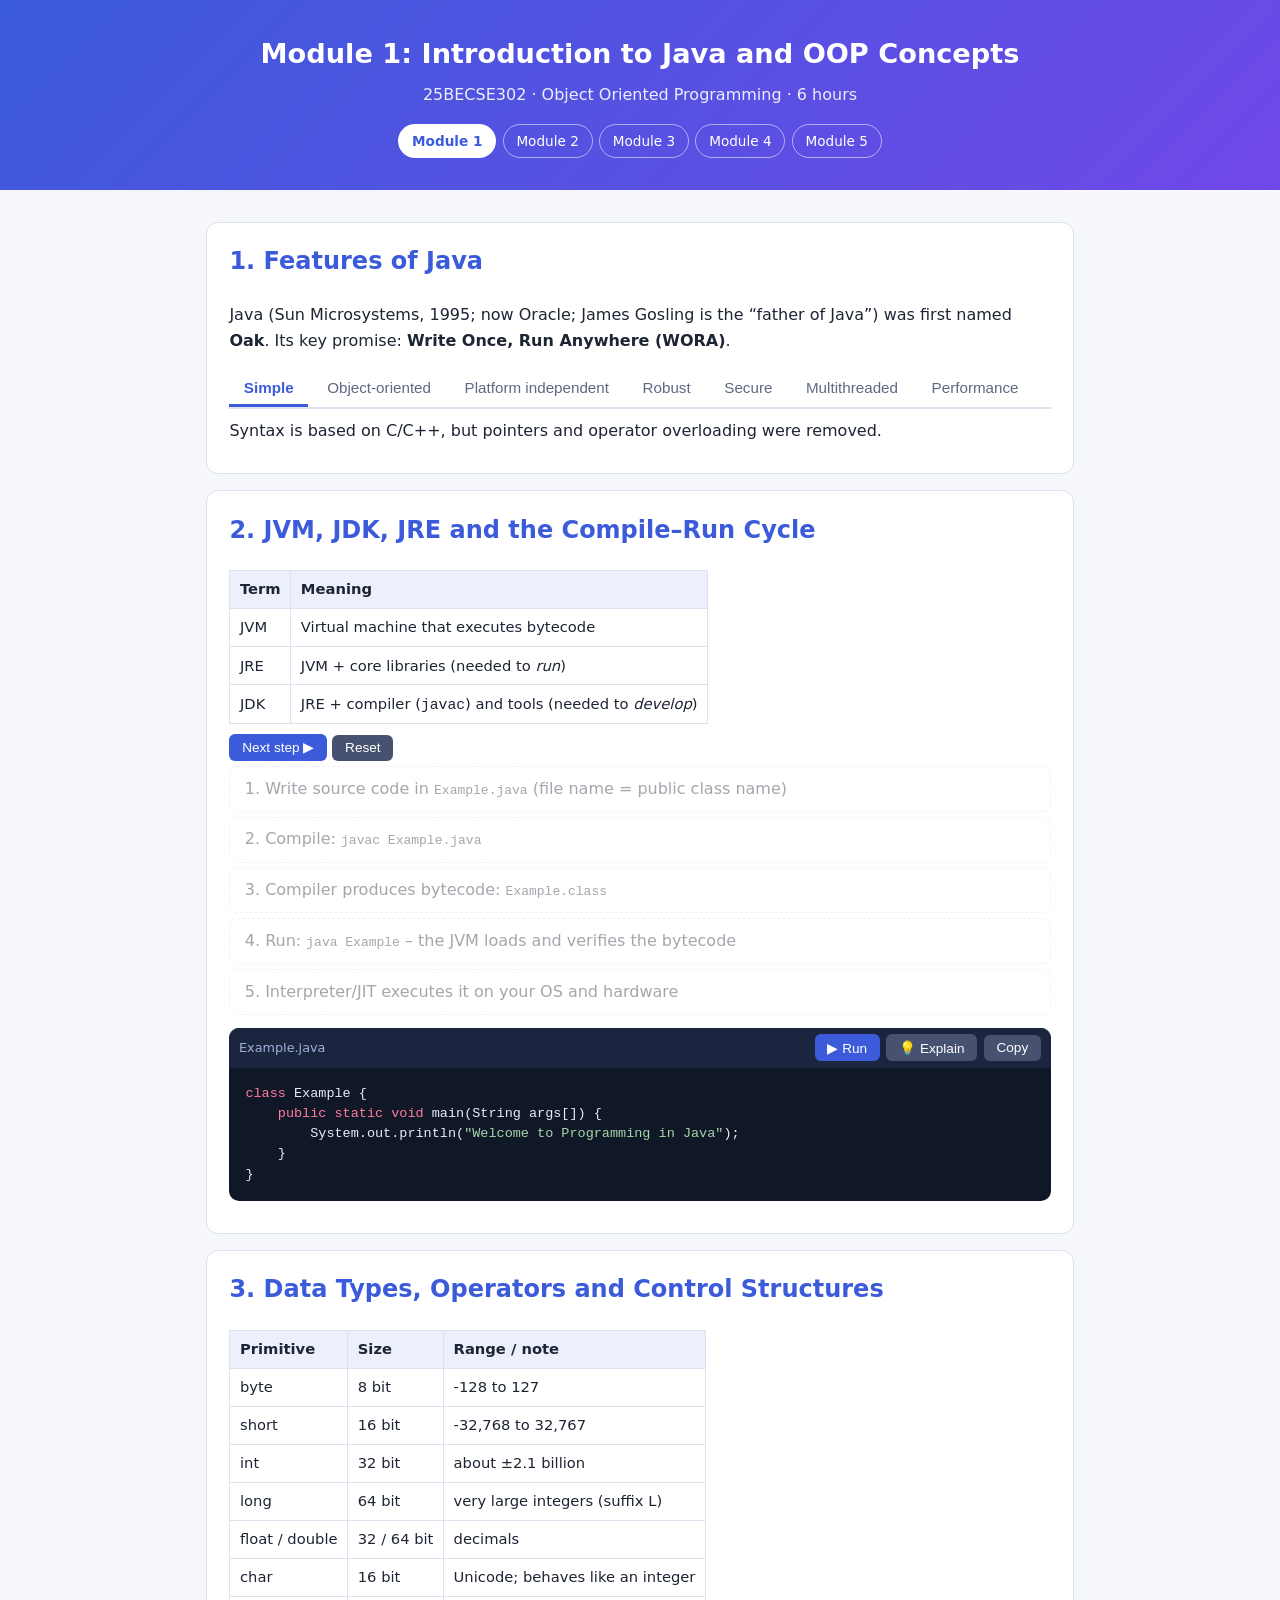
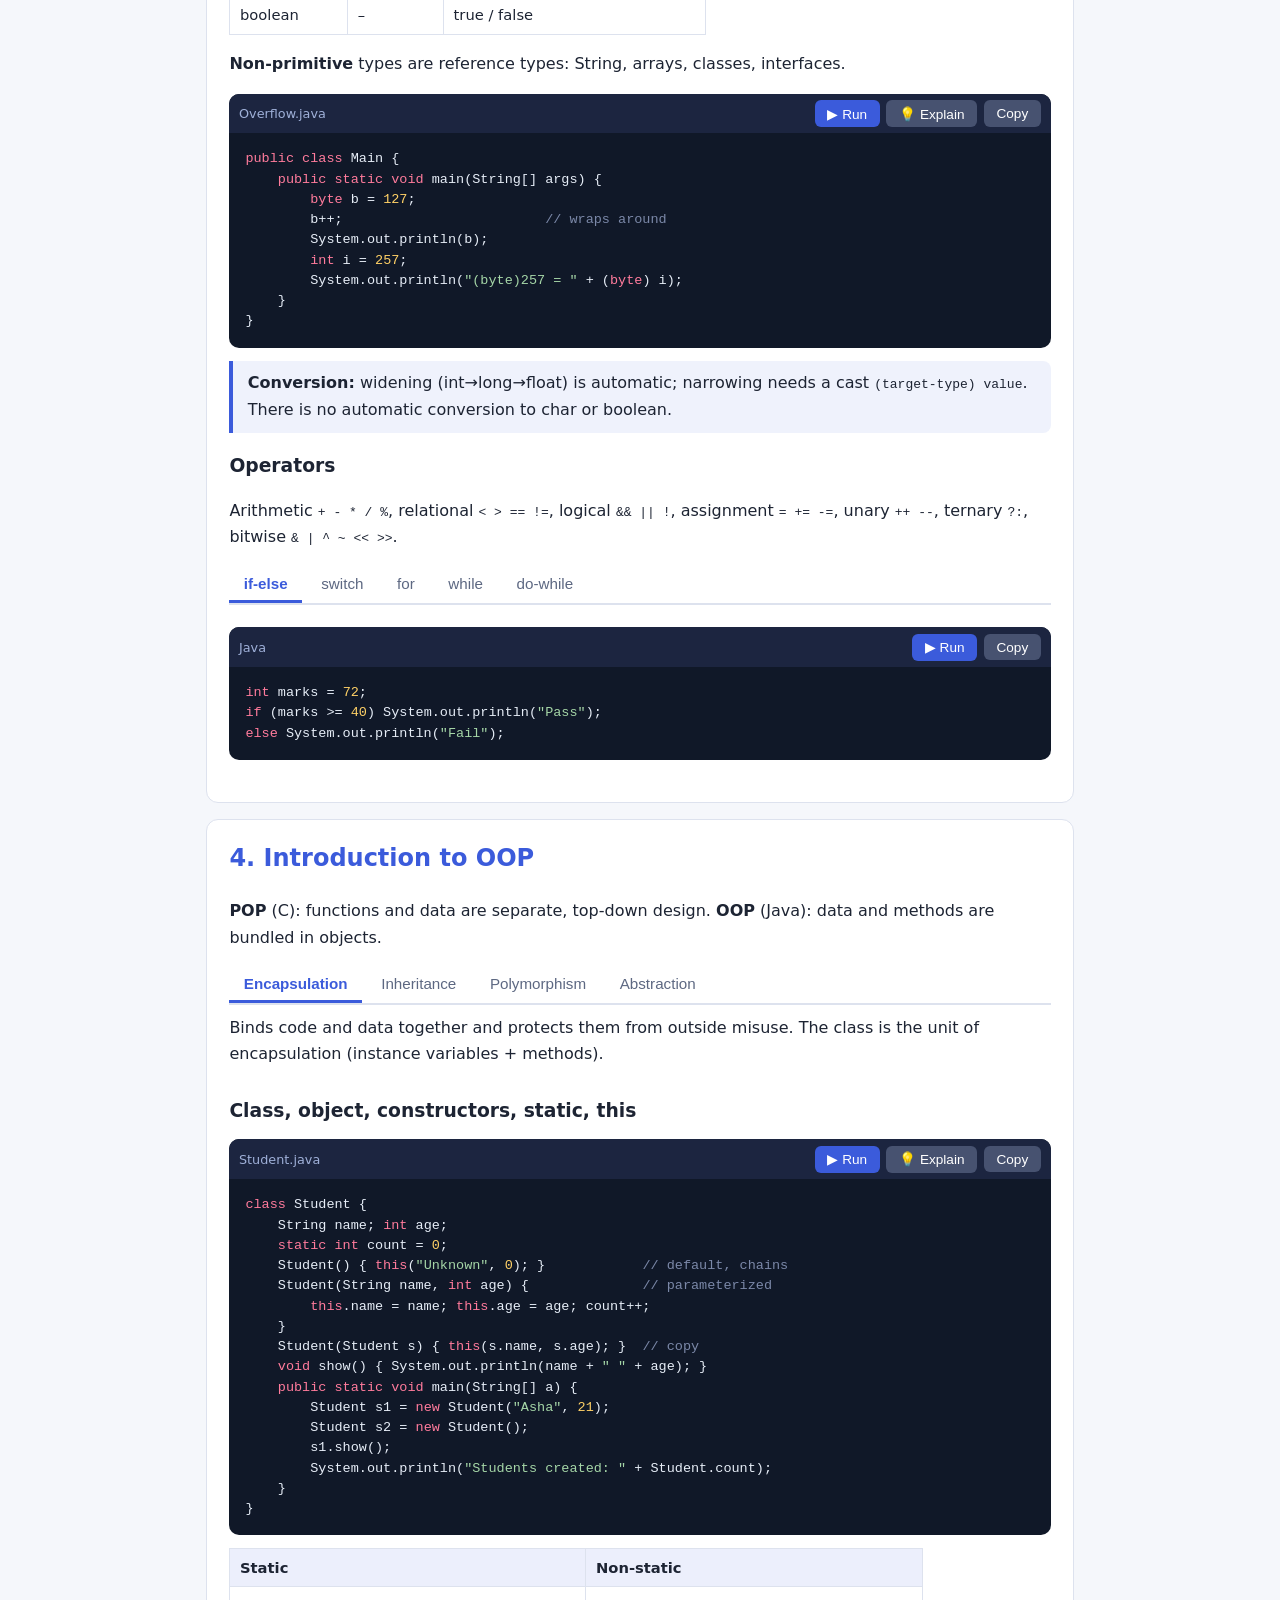
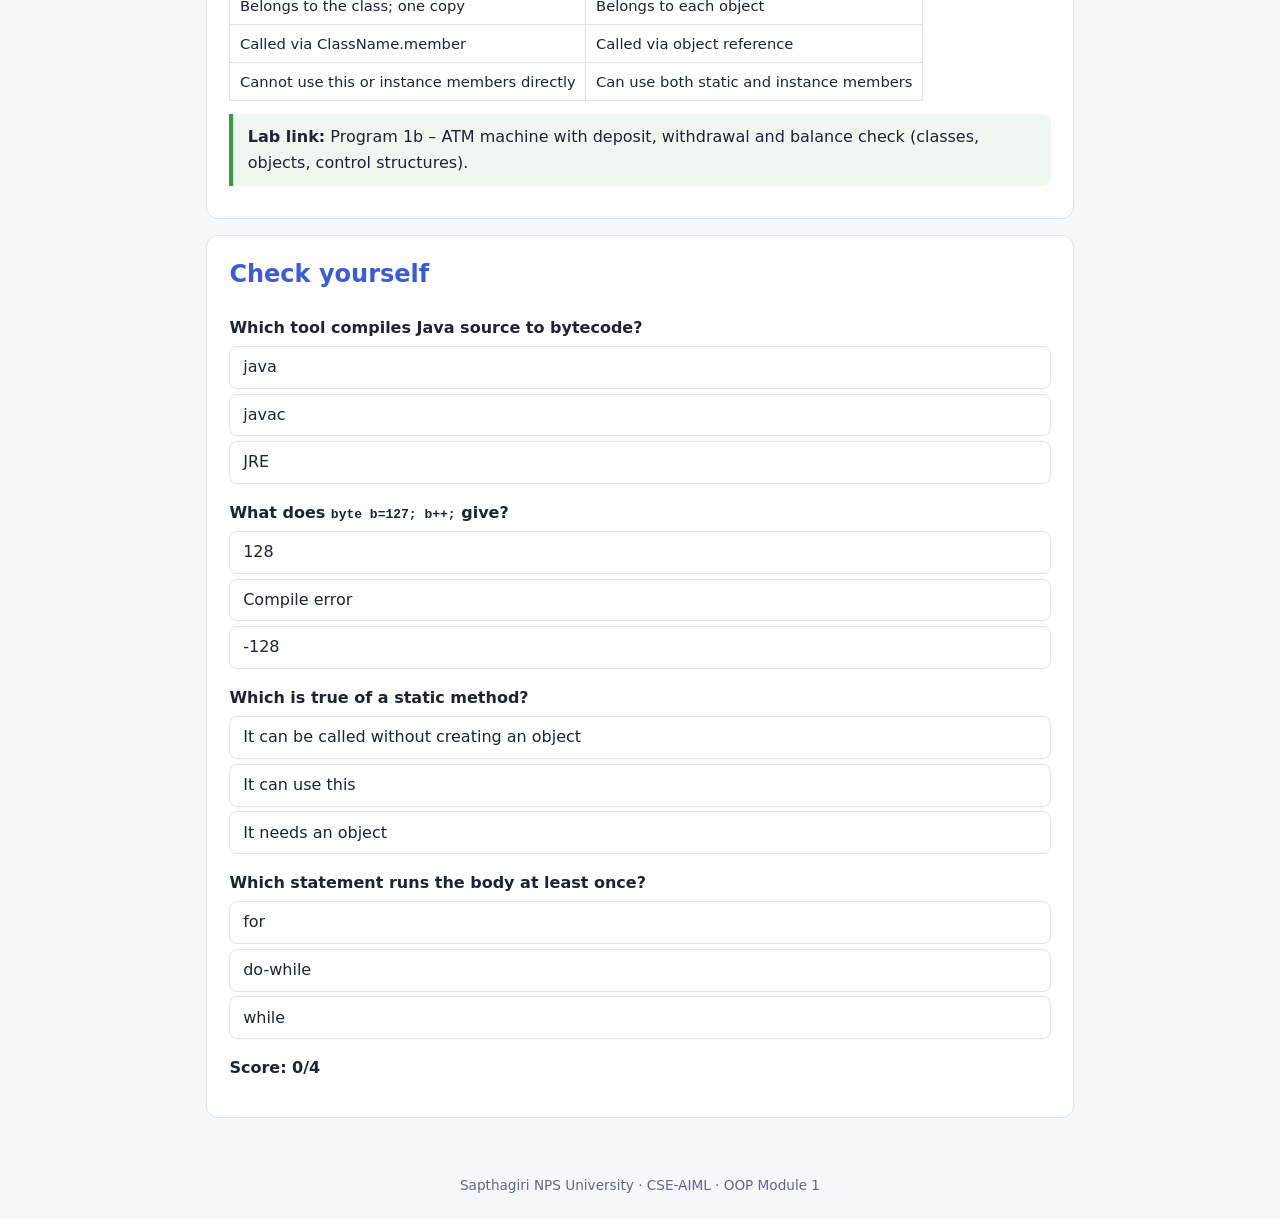
==== index.html @ b4b7da7c "Add files via upload" ====
<!DOCTYPE html>
<html lang="en"><head><meta charset="UTF-8"><meta name="viewport" content="width=device-width, initial-scale=1.0">
<title>OOP (25BECSE302) – Module 1</title><link rel="stylesheet" href="style.css"></head>
<body><div id="progress"></div>
<header><h1>Module 1: Introduction to Java and OOP Concepts</h1><p>25BECSE302 · Object Oriented Programming · 6 hours</p><nav class="mods"><a href="../module1/index.html" class="cur">Module 1</a><a href="../module2/index.html">Module 2</a><a href="../module3/index.html">Module 3</a><a href="../module4/index.html">Module 4</a><a href="../module5/index.html">Module 5</a></nav></header>
<main>
<section id="features"><h2>1. Features of Java</h2>
<p>Java (Sun Microsystems, 1995; now Oracle; James Gosling is the “father of Java”) was first named <b>Oak</b>. Its key promise: <b>Write Once, Run Anywhere (WORA)</b>.</p>
<div class="tabs"><div class="tabbar"><button>Simple</button><button>Object-oriented</button><button>Platform independent</button><button>Robust</button><button>Secure</button><button>Multithreaded</button><button>Performance</button></div>
<div class="panel">Syntax is based on C/C++, but pointers and operator overloading were removed.</div>
<div class="panel">Everything is modelled with classes and objects. Primitives (int, etc.) stay non-objects for speed.</div>
<div class="panel">The compiler emits architecture-neutral <b>bytecode</b>; any machine with a JVM can run it (architecture neutral, portable, interpreted).</div>
<div class="panel">Strong compile-time type checking, automatic <b>garbage collection</b>, and object-oriented exception handling.</div>
<div class="panel">No explicit pointers, and programs run inside the JVM sandbox.</div>
<div class="panel">One program can do many tasks at once by sharing the same memory between threads.</div>
<div class="panel">The <b>JIT compiler</b> translates hot bytecode into native machine code. Also: distributed (TCP/IP support) and dynamic (run-time type information).</div></div></section>

<section id="jvm"><h2>2. JVM, JDK, JRE and the Compile–Run Cycle</h2>
<table><tr><th>Term</th><th>Meaning</th></tr><tr><td>JVM</td><td>Virtual machine that executes bytecode</td></tr><tr><td>JRE</td><td>JVM + core libraries (needed to <i>run</i>)</td></tr><tr><td>JDK</td><td>JRE + compiler (<code>javac</code>) and tools (needed to <i>develop</i>)</td></tr></table>
<div class="stepper"><button class="btn next">Next step ▶</button> <button class="btn alt reset">Reset</button>
<div class="step">1. Write source code in <code>Example.java</code> (file name = public class name)</div>
<div class="step">2. Compile: <code>javac Example.java</code></div>
<div class="step">3. Compiler produces bytecode: <code>Example.class</code></div>
<div class="step">4. Run: <code>java Example</code> – the JVM loads and verifies the bytecode</div>
<div class="step">5. Interpreter/JIT executes it on your OS and hardware</div></div>
<div class="codebox" data-title="Example.java" data-cmd="javac Example.java &amp;&amp; java Example" data-output="Welcome to Programming in Java" data-explain="public – JVM can call it from anywhere\nstatic – no object needed to start the program\nvoid – returns nothing\nmain – entry point\nString args[] – command-line arguments\nSystem.out.println – System (class) . out (PrintStream object) . println (method), then newline\n; ends the statement"><pre>
class Example {
    public static void main(String args[]) {
        System.out.println("Welcome to Programming in Java");
    }
}</pre></div></section>

<section id="types"><h2>3. Data Types, Operators and Control Structures</h2>
<table><tr><th>Primitive</th><th>Size</th><th>Range / note</th></tr><tr><td>byte</td><td>8 bit</td><td>-128 to 127</td></tr><tr><td>short</td><td>16 bit</td><td>-32,768 to 32,767</td></tr><tr><td>int</td><td>32 bit</td><td>about ±2.1 billion</td></tr><tr><td>long</td><td>64 bit</td><td>very large integers (suffix L)</td></tr><tr><td>float / double</td><td>32 / 64 bit</td><td>decimals</td></tr><tr><td>char</td><td>16 bit</td><td>Unicode; behaves like an integer</td></tr><tr><td>boolean</td><td>–</td><td>true / false</td></tr></table>
<p><b>Non-primitive</b> types are reference types: String, arrays, classes, interfaces.</p>
<div class="codebox" data-title="Overflow.java" data-output="-128\n(byte)257 = 1" data-explain="byte b = 127; b++ wraps around to -128.\nA cast (byte)257 keeps only the low 8 bits, giving 1."><pre>
public class Main {
    public static void main(String[] args) {
        byte b = 127;
        b++;                         // wraps around
        System.out.println(b);
        int i = 257;
        System.out.println("(byte)257 = " + (byte) i);
    }
}</pre></div>
<div class="note"><b>Conversion:</b> widening (int→long→float) is automatic; narrowing needs a cast <code>(target-type) value</code>. There is no automatic conversion to char or boolean.</div>
<h3>Operators</h3><p>Arithmetic <code>+ - * / %</code>, relational <code>&lt; &gt; == !=</code>, logical <code>&amp;&amp; || !</code>, assignment <code>= += -=</code>, unary <code>++ --</code>, ternary <code>?:</code>, bitwise <code>&amp; | ^ ~ &lt;&lt; &gt;&gt;</code>.</p>
<div class="tabs"><div class="tabbar"><button>if-else</button><button>switch</button><button>for</button><button>while</button><button>do-while</button></div>
<div class="panel"><div class="codebox" data-output="Pass"><pre>
int marks = 72;
if (marks &gt;= 40) System.out.println("Pass");
else System.out.println("Fail");</pre></div></div>
<div class="panel"><div class="codebox" data-output="Tuesday"><pre>
int d = 2;
switch (d) {
    case 1: System.out.println("Monday"); break;
    case 2: System.out.println("Tuesday"); break;
    default: System.out.println("Other");
}</pre></div></div>
<div class="panel"><div class="codebox" data-output="1 2 3 4 5"><pre>
for (int i = 1; i &lt;= 5; i++) System.out.print(i + " ");</pre></div></div>
<div class="panel"><div class="codebox" data-output="3 2 1"><pre>
int n = 3;
while (n &gt; 0) { System.out.print(n + " "); n--; }</pre></div></div>
<div class="panel"><p>Do-while checks the condition <b>after</b> the body, so it always runs at least once.</p><div class="codebox" data-output="Runs once"><pre>
int x = 10;
do { System.out.println("Runs once"); } while (x &lt; 5);</pre></div></div></div></section>

<section id="oop"><h2>4. Introduction to OOP</h2>
<p><b>POP</b> (C): functions and data are separate, top-down design. <b>OOP</b> (Java): data and methods are bundled in objects.</p>
<div class="tabs"><div class="tabbar"><button>Encapsulation</button><button>Inheritance</button><button>Polymorphism</button><button>Abstraction</button></div>
<div class="panel">Binds code and data together and protects them from outside misuse. The class is the unit of encapsulation (instance variables + methods).</div>
<div class="panel">One class acquires the properties of another (child inherits from parent), supporting hierarchical classification and reuse.</div>
<div class="panel">“One interface, many forms”: the same method name behaves differently depending on the object or arguments.</div>
<div class="panel">Show only essential features, hide the details – like a TV remote hides the electronics.</div></div>
<h3>Class, object, constructors, static, this</h3>
<div class="codebox" data-title="Student.java" data-output="Asha 21\nStudents created: 2" data-explain="A class is the blueprint; new creates an object.\nstatic count belongs to the class, shared by all objects.\nname/age are instance (non-static) members – each object has its own.\nthis.name refers to the current object and removes the clash with the parameter name.\nThe no-arg constructor gives defaults, the parameterized one sets values, and this(...) chains constructors."><pre>
class Student {
    String name; int age;
    static int count = 0;
    Student() { this("Unknown", 0); }            // default, chains
    Student(String name, int age) {              // parameterized
        this.name = name; this.age = age; count++;
    }
    Student(Student s) { this(s.name, s.age); }  // copy
    void show() { System.out.println(name + " " + age); }
    public static void main(String[] a) {
        Student s1 = new Student("Asha", 21);
        Student s2 = new Student();
        s1.show();
        System.out.println("Students created: " + Student.count);
    }
}</pre></div>
<table><tr><th>Static</th><th>Non-static</th></tr><tr><td>Belongs to the class; one copy</td><td>Belongs to each object</td></tr><tr><td>Called via ClassName.member</td><td>Called via object reference</td></tr><tr><td>Cannot use this or instance members directly</td><td>Can use both static and instance members</td></tr></table>
<div class="note lab"><b>Lab link:</b> Program 1b – ATM machine with deposit, withdrawal and balance check (classes, objects, control structures).</div></section>

<section id="quiz" class="quiz"><h2>Check yourself</h2>
<div class="q" data-answer="1"><p>Which tool compiles Java source to bytecode?</p><ul><li>java</li><li>javac</li><li>JRE</li></ul><div class="fb" data-t="javac (part of the JDK) produces the .class file."></div></div>
<div class="q" data-answer="2"><p>What does <code>byte b=127; b++;</code> give?</p><ul><li>128</li><li>Compile error</li><li>-128</li></ul><div class="fb" data-t="byte overflows and wraps around."></div></div>
<div class="q" data-answer="0"><p>Which is true of a static method?</p><ul><li>It can be called without creating an object</li><li>It can use this</li><li>It needs an object</li></ul><div class="fb" data-t="Static members belong to the class."></div></div>
<div class="q" data-answer="1"><p>Which statement runs the body at least once?</p><ul><li>for</li><li>do-while</li><li>while</li></ul><div class="fb" data-t="do-while tests after the body."></div></div>
<p class="score">Score: 0/4</p></section>
</main><footer>Sapthagiri NPS University · CSE-AIML · OOP Module 1</footer><script src="script.js"></script></body></html>
---- style.css ----
:root{--bg:#f5f7fb;--card:#fff;--tx:#1d2433;--mut:#5d6882;--pri:#3b5bdb;--ok:#2f9e44;--bad:#e03131;--code:#101828;--bd:#dde2ee}
@media(prefers-color-scheme:dark){:root{--bg:#0f1420;--card:#171e2e;--tx:#e6eaf5;--mut:#9aa6c3;--pri:#7c93ff;--bd:#2a344d}}
*{box-sizing:border-box}
body{margin:0;font-family:system-ui,Segoe UI,Arial,sans-serif;line-height:1.65;background:var(--bg);color:var(--tx)}
#progress{position:fixed;top:0;left:0;height:4px;width:0;background:var(--pri);z-index:9}
header{background:linear-gradient(135deg,#3b5bdb,#7048e8);color:#fff;padding:2rem 1rem;text-align:center}
header h1{margin:0 0 .3rem;font-size:1.7rem}header p{margin:0;opacity:.9}
nav.mods{display:flex;flex-wrap:wrap;justify-content:center;gap:.4rem;margin-top:1rem}
nav.mods a{color:#fff;text-decoration:none;padding:.3rem .8rem;border:1px solid #fff8;border-radius:99px;font-size:.85rem}
nav.mods a.cur{background:#fff;color:#3b5bdb;font-weight:600}
main{max-width:900px;margin:auto;padding:1rem}
section{background:var(--card);border:1px solid var(--bd);border-radius:12px;padding:1.2rem 1.4rem;margin:1rem 0}
h2{margin-top:0;color:var(--pri)}h3{margin-bottom:.3rem}
.note{border-left:4px solid var(--pri);background:#3b5bdb14;padding:.6rem .9rem;border-radius:0 8px 8px 0;margin:.8rem 0}
.lab{border-left-color:var(--ok);background:#2f9e4414}
table{border-collapse:collapse;width:100%;margin:.6rem 0;font-size:.92rem;display:block;overflow-x:auto}
th,td{border:1px solid var(--bd);padding:.4rem .6rem;text-align:left}th{background:#3b5bdb18}
.acc-head{width:100%;text-align:left;background:none;border:1px solid var(--bd);border-radius:8px;padding:.6rem .9rem;margin-top:.5rem;font-size:1rem;color:var(--tx);cursor:pointer;display:flex;justify-content:space-between}
.acc-head::after{content:"+";font-weight:700}.acc-head.open::after{content:"–"}
.acc-body{display:none;padding:.5rem .9rem}.acc-body.show{display:block}
.tabbar{display:flex;flex-wrap:wrap;gap:.3rem;border-bottom:2px solid var(--bd)}
.tabbar button{border:0;background:none;padding:.5rem .9rem;cursor:pointer;color:var(--mut);font-size:.95rem;border-bottom:3px solid transparent}
.tabbar button.on{color:var(--pri);border-color:var(--pri);font-weight:600}
.panel{display:none;padding:.6rem 0}.panel.on{display:block}
.codebox{margin:.8rem 0;border-radius:10px;overflow:hidden;background:var(--code)}
.codebox pre{margin:0;padding:1rem;overflow-x:auto;color:#e6edf7;font:13.5px/1.5 Consolas,Monaco,monospace}
.codebar{display:flex;gap:.4rem;padding:.4rem .6rem;background:#1c2540;align-items:center;color:#9fb0d8;font-size:.8rem}
.codebar span{flex:1}
button.btn{background:var(--pri);color:#fff;border:0;border-radius:6px;padding:.35rem .8rem;cursor:pointer;font-size:.85rem}
button.btn.alt{background:#475270}
.out{display:none;padding:.7rem 1rem;background:#0b1220;color:#8ce99a;font:13px Consolas,monospace;white-space:pre-wrap}
.exp{display:none;padding:.7rem 1rem;background:#fff9db;color:#5c4b00;font-size:.9rem;white-space:pre-line}
.k{color:#ff7b9c}.s{color:#a5d6a7}.c{color:#7b88a8}.n{color:#ffd166}
.stepper .step{padding:.55rem .9rem;margin:.3rem 0;border:1px dashed var(--bd);border-radius:8px;opacity:.4;transition:.3s}
.stepper .step.on{opacity:1;border:1px solid var(--pri);background:#3b5bdb14;transform:translateX(6px)}
.quiz .q{margin:1rem 0}.quiz .q p{font-weight:600;margin:.2rem 0}
.quiz ul{list-style:none;padding:0;margin:.3rem 0}
.quiz li{border:1px solid var(--bd);border-radius:8px;padding:.45rem .8rem;margin:.3rem 0;cursor:pointer}
.quiz li:hover{border-color:var(--pri)}.quiz li.right{background:#2f9e4430;border-color:var(--ok)}.quiz li.wrong{background:#e0313130;border-color:var(--bad)}
.quiz .fb{font-size:.88rem;color:var(--mut);display:none}.score{font-weight:700}
footer{text-align:center;color:var(--mut);padding:1.5rem;font-size:.85rem}
@media(max-width:600px){header h1{font-size:1.3rem}section{padding:1rem}}
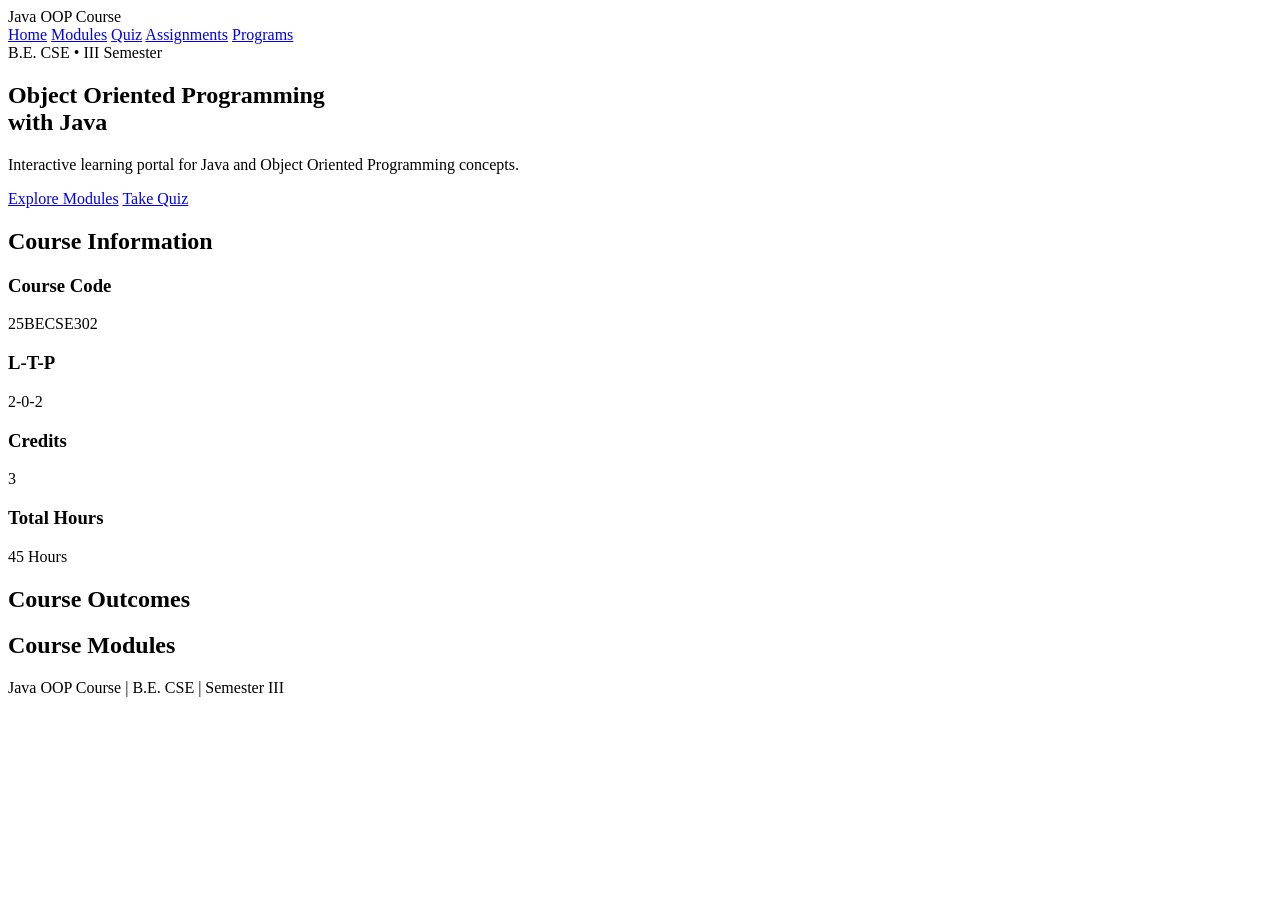
==== commit c5c0720b: "Add files via upload" ====
--- a/index.html
+++ b/index.html
@@ -1,103 +1,101 @@
-<!DOCTYPE html>
-<html lang="en"><head><meta charset="UTF-8"><meta name="viewport" content="width=device-width, initial-scale=1.0">
-<title>OOP (25BECSE302) – Module 1</title><link rel="stylesheet" href="style.css"></head>
-<body><div id="progress"></div>
-<header><h1>Module 1: Introduction to Java and OOP Concepts</h1><p>25BECSE302 · Object Oriented Programming · 6 hours</p><nav class="mods"><a href="../module1/index.html" class="cur">Module 1</a><a href="../module2/index.html">Module 2</a><a href="../module3/index.html">Module 3</a><a href="../module4/index.html">Module 4</a><a href="../module5/index.html">Module 5</a></nav></header>
-<main>
-<section id="features"><h2>1. Features of Java</h2>
-<p>Java (Sun Microsystems, 1995; now Oracle; James Gosling is the “father of Java”) was first named <b>Oak</b>. Its key promise: <b>Write Once, Run Anywhere (WORA)</b>.</p>
-<div class="tabs"><div class="tabbar"><button>Simple</button><button>Object-oriented</button><button>Platform independent</button><button>Robust</button><button>Secure</button><button>Multithreaded</button><button>Performance</button></div>
-<div class="panel">Syntax is based on C/C++, but pointers and operator overloading were removed.</div>
-<div class="panel">Everything is modelled with classes and objects. Primitives (int, etc.) stay non-objects for speed.</div>
-<div class="panel">The compiler emits architecture-neutral <b>bytecode</b>; any machine with a JVM can run it (architecture neutral, portable, interpreted).</div>
-<div class="panel">Strong compile-time type checking, automatic <b>garbage collection</b>, and object-oriented exception handling.</div>
-<div class="panel">No explicit pointers, and programs run inside the JVM sandbox.</div>
-<div class="panel">One program can do many tasks at once by sharing the same memory between threads.</div>
-<div class="panel">The <b>JIT compiler</b> translates hot bytecode into native machine code. Also: distributed (TCP/IP support) and dynamic (run-time type information).</div></div></section>
-
-<section id="jvm"><h2>2. JVM, JDK, JRE and the Compile–Run Cycle</h2>
-<table><tr><th>Term</th><th>Meaning</th></tr><tr><td>JVM</td><td>Virtual machine that executes bytecode</td></tr><tr><td>JRE</td><td>JVM + core libraries (needed to <i>run</i>)</td></tr><tr><td>JDK</td><td>JRE + compiler (<code>javac</code>) and tools (needed to <i>develop</i>)</td></tr></table>
-<div class="stepper"><button class="btn next">Next step ▶</button> <button class="btn alt reset">Reset</button>
-<div class="step">1. Write source code in <code>Example.java</code> (file name = public class name)</div>
-<div class="step">2. Compile: <code>javac Example.java</code></div>
-<div class="step">3. Compiler produces bytecode: <code>Example.class</code></div>
-<div class="step">4. Run: <code>java Example</code> – the JVM loads and verifies the bytecode</div>
-<div class="step">5. Interpreter/JIT executes it on your OS and hardware</div></div>
-<div class="codebox" data-title="Example.java" data-cmd="javac Example.java &amp;&amp; java Example" data-output="Welcome to Programming in Java" data-explain="public – JVM can call it from anywhere\nstatic – no object needed to start the program\nvoid – returns nothing\nmain – entry point\nString args[] – command-line arguments\nSystem.out.println – System (class) . out (PrintStream object) . println (method), then newline\n; ends the statement"><pre>
-class Example {
-    public static void main(String args[]) {
-        System.out.println("Welcome to Programming in Java");
-    }
-}</pre></div></section>
-
-<section id="types"><h2>3. Data Types, Operators and Control Structures</h2>
-<table><tr><th>Primitive</th><th>Size</th><th>Range / note</th></tr><tr><td>byte</td><td>8 bit</td><td>-128 to 127</td></tr><tr><td>short</td><td>16 bit</td><td>-32,768 to 32,767</td></tr><tr><td>int</td><td>32 bit</td><td>about ±2.1 billion</td></tr><tr><td>long</td><td>64 bit</td><td>very large integers (suffix L)</td></tr><tr><td>float / double</td><td>32 / 64 bit</td><td>decimals</td></tr><tr><td>char</td><td>16 bit</td><td>Unicode; behaves like an integer</td></tr><tr><td>boolean</td><td>–</td><td>true / false</td></tr></table>
-<p><b>Non-primitive</b> types are reference types: String, arrays, classes, interfaces.</p>
-<div class="codebox" data-title="Overflow.java" data-output="-128\n(byte)257 = 1" data-explain="byte b = 127; b++ wraps around to -128.\nA cast (byte)257 keeps only the low 8 bits, giving 1."><pre>
-public class Main {
-    public static void main(String[] args) {
-        byte b = 127;
-        b++;                         // wraps around
-        System.out.println(b);
-        int i = 257;
-        System.out.println("(byte)257 = " + (byte) i);
-    }
-}</pre></div>
-<div class="note"><b>Conversion:</b> widening (int→long→float) is automatic; narrowing needs a cast <code>(target-type) value</code>. There is no automatic conversion to char or boolean.</div>
-<h3>Operators</h3><p>Arithmetic <code>+ - * / %</code>, relational <code>&lt; &gt; == !=</code>, logical <code>&amp;&amp; || !</code>, assignment <code>= += -=</code>, unary <code>++ --</code>, ternary <code>?:</code>, bitwise <code>&amp; | ^ ~ &lt;&lt; &gt;&gt;</code>.</p>
-<div class="tabs"><div class="tabbar"><button>if-else</button><button>switch</button><button>for</button><button>while</button><button>do-while</button></div>
-<div class="panel"><div class="codebox" data-output="Pass"><pre>
-int marks = 72;
-if (marks &gt;= 40) System.out.println("Pass");
-else System.out.println("Fail");</pre></div></div>
-<div class="panel"><div class="codebox" data-output="Tuesday"><pre>
-int d = 2;
-switch (d) {
-    case 1: System.out.println("Monday"); break;
-    case 2: System.out.println("Tuesday"); break;
-    default: System.out.println("Other");
-}</pre></div></div>
-<div class="panel"><div class="codebox" data-output="1 2 3 4 5"><pre>
-for (int i = 1; i &lt;= 5; i++) System.out.print(i + " ");</pre></div></div>
-<div class="panel"><div class="codebox" data-output="3 2 1"><pre>
-int n = 3;
-while (n &gt; 0) { System.out.print(n + " "); n--; }</pre></div></div>
-<div class="panel"><p>Do-while checks the condition <b>after</b> the body, so it always runs at least once.</p><div class="codebox" data-output="Runs once"><pre>
-int x = 10;
-do { System.out.println("Runs once"); } while (x &lt; 5);</pre></div></div></div></section>
-
-<section id="oop"><h2>4. Introduction to OOP</h2>
-<p><b>POP</b> (C): functions and data are separate, top-down design. <b>OOP</b> (Java): data and methods are bundled in objects.</p>
-<div class="tabs"><div class="tabbar"><button>Encapsulation</button><button>Inheritance</button><button>Polymorphism</button><button>Abstraction</button></div>
-<div class="panel">Binds code and data together and protects them from outside misuse. The class is the unit of encapsulation (instance variables + methods).</div>
-<div class="panel">One class acquires the properties of another (child inherits from parent), supporting hierarchical classification and reuse.</div>
-<div class="panel">“One interface, many forms”: the same method name behaves differently depending on the object or arguments.</div>
-<div class="panel">Show only essential features, hide the details – like a TV remote hides the electronics.</div></div>
-<h3>Class, object, constructors, static, this</h3>
-<div class="codebox" data-title="Student.java" data-output="Asha 21\nStudents created: 2" data-explain="A class is the blueprint; new creates an object.\nstatic count belongs to the class, shared by all objects.\nname/age are instance (non-static) members – each object has its own.\nthis.name refers to the current object and removes the clash with the parameter name.\nThe no-arg constructor gives defaults, the parameterized one sets values, and this(...) chains constructors."><pre>
-class Student {
-    String name; int age;
-    static int count = 0;
-    Student() { this("Unknown", 0); }            // default, chains
-    Student(String name, int age) {              // parameterized
-        this.name = name; this.age = age; count++;
-    }
-    Student(Student s) { this(s.name, s.age); }  // copy
-    void show() { System.out.println(name + " " + age); }
-    public static void main(String[] a) {
-        Student s1 = new Student("Asha", 21);
-        Student s2 = new Student();
-        s1.show();
-        System.out.println("Students created: " + Student.count);
-    }
-}</pre></div>
-<table><tr><th>Static</th><th>Non-static</th></tr><tr><td>Belongs to the class; one copy</td><td>Belongs to each object</td></tr><tr><td>Called via ClassName.member</td><td>Called via object reference</td></tr><tr><td>Cannot use this or instance members directly</td><td>Can use both static and instance members</td></tr></table>
-<div class="note lab"><b>Lab link:</b> Program 1b – ATM machine with deposit, withdrawal and balance check (classes, objects, control structures).</div></section>
-
-<section id="quiz" class="quiz"><h2>Check yourself</h2>
-<div class="q" data-answer="1"><p>Which tool compiles Java source to bytecode?</p><ul><li>java</li><li>javac</li><li>JRE</li></ul><div class="fb" data-t="javac (part of the JDK) produces the .class file."></div></div>
-<div class="q" data-answer="2"><p>What does <code>byte b=127; b++;</code> give?</p><ul><li>128</li><li>Compile error</li><li>-128</li></ul><div class="fb" data-t="byte overflows and wraps around."></div></div>
-<div class="q" data-answer="0"><p>Which is true of a static method?</p><ul><li>It can be called without creating an object</li><li>It can use this</li><li>It needs an object</li></ul><div class="fb" data-t="Static members belong to the class."></div></div>
-<div class="q" data-answer="1"><p>Which statement runs the body at least once?</p><ul><li>for</li><li>do-while</li><li>while</li></ul><div class="fb" data-t="do-while tests after the body."></div></div>
-<p class="score">Score: 0/4</p></section>
-</main><footer>Sapthagiri NPS University · CSE-AIML · OOP Module 1</footer><script src="script.js"></script></body></html>
+<!DOCTYPE html>
+<html lang="en">
+<head>
+    <meta charset="UTF-8">
+    <meta name="viewport" content="width=device-width, initial-scale=1.0">
+    <title>Java OOP Course</title>
+    <link rel="stylesheet" href="css/style.css">
+</head>
+
+<body>
+
+<header>
+    <div class="nav-container">
+        <div class="logo">Java OOP Course</div>
+
+        <nav>
+            <a href="index.html">Home</a>
+            <a href="modules.html">Modules</a>
+            <a href="quiz.html">Quiz</a>
+            <a href="assignments.html">Assignments</a>
+            <a href="programs.html">Programs</a>
+        </nav>
+    </div>
+</header>
+
+<section class="hero">
+    <div class="hero-content">
+
+        <span class="badge">B.E. CSE • III Semester</span>
+
+        <h1>
+            Object Oriented Programming
+            <br>
+            with Java
+        </h1>
+
+        <p>
+            Interactive learning portal for Java and Object Oriented
+            Programming concepts.
+        </p>
+
+        <a href="modules.html" class="btn">Explore Modules</a>
+
+        <a href="quiz.html" class="btn secondary">
+            Take Quiz
+        </a>
+
+    </div>
+</section>
+
+<main class="container">
+
+    <h2>Course Information</h2>
+
+    <div class="cards">
+
+        <div class="card">
+            <h3>Course Code</h3>
+            <p>25BECSE302</p>
+        </div>
+
+        <div class="card">
+            <h3>L-T-P</h3>
+            <p>2-0-2</p>
+        </div>
+
+        <div class="card">
+            <h3>Credits</h3>
+            <p>3</p>
+        </div>
+
+        <div class="card">
+            <h3>Total Hours</h3>
+            <p>45 Hours</p>
+        </div>
+
+    </div>
+
+    <h2>Course Outcomes</h2>
+
+    <div class="content-card">
+
+        <ul id="coList"></ul>
+
+    </div>
+
+    <h2>Course Modules</h2>
+
+    <div id="moduleCards" class="cards"></div>
+
+</main>
+
+<footer>
+    Java OOP Course | B.E. CSE | Semester III
+</footer>
+
+<script src="js/data.js"></script>
+<script src="js/common.js"></script>
+
+</body>
+</html>
